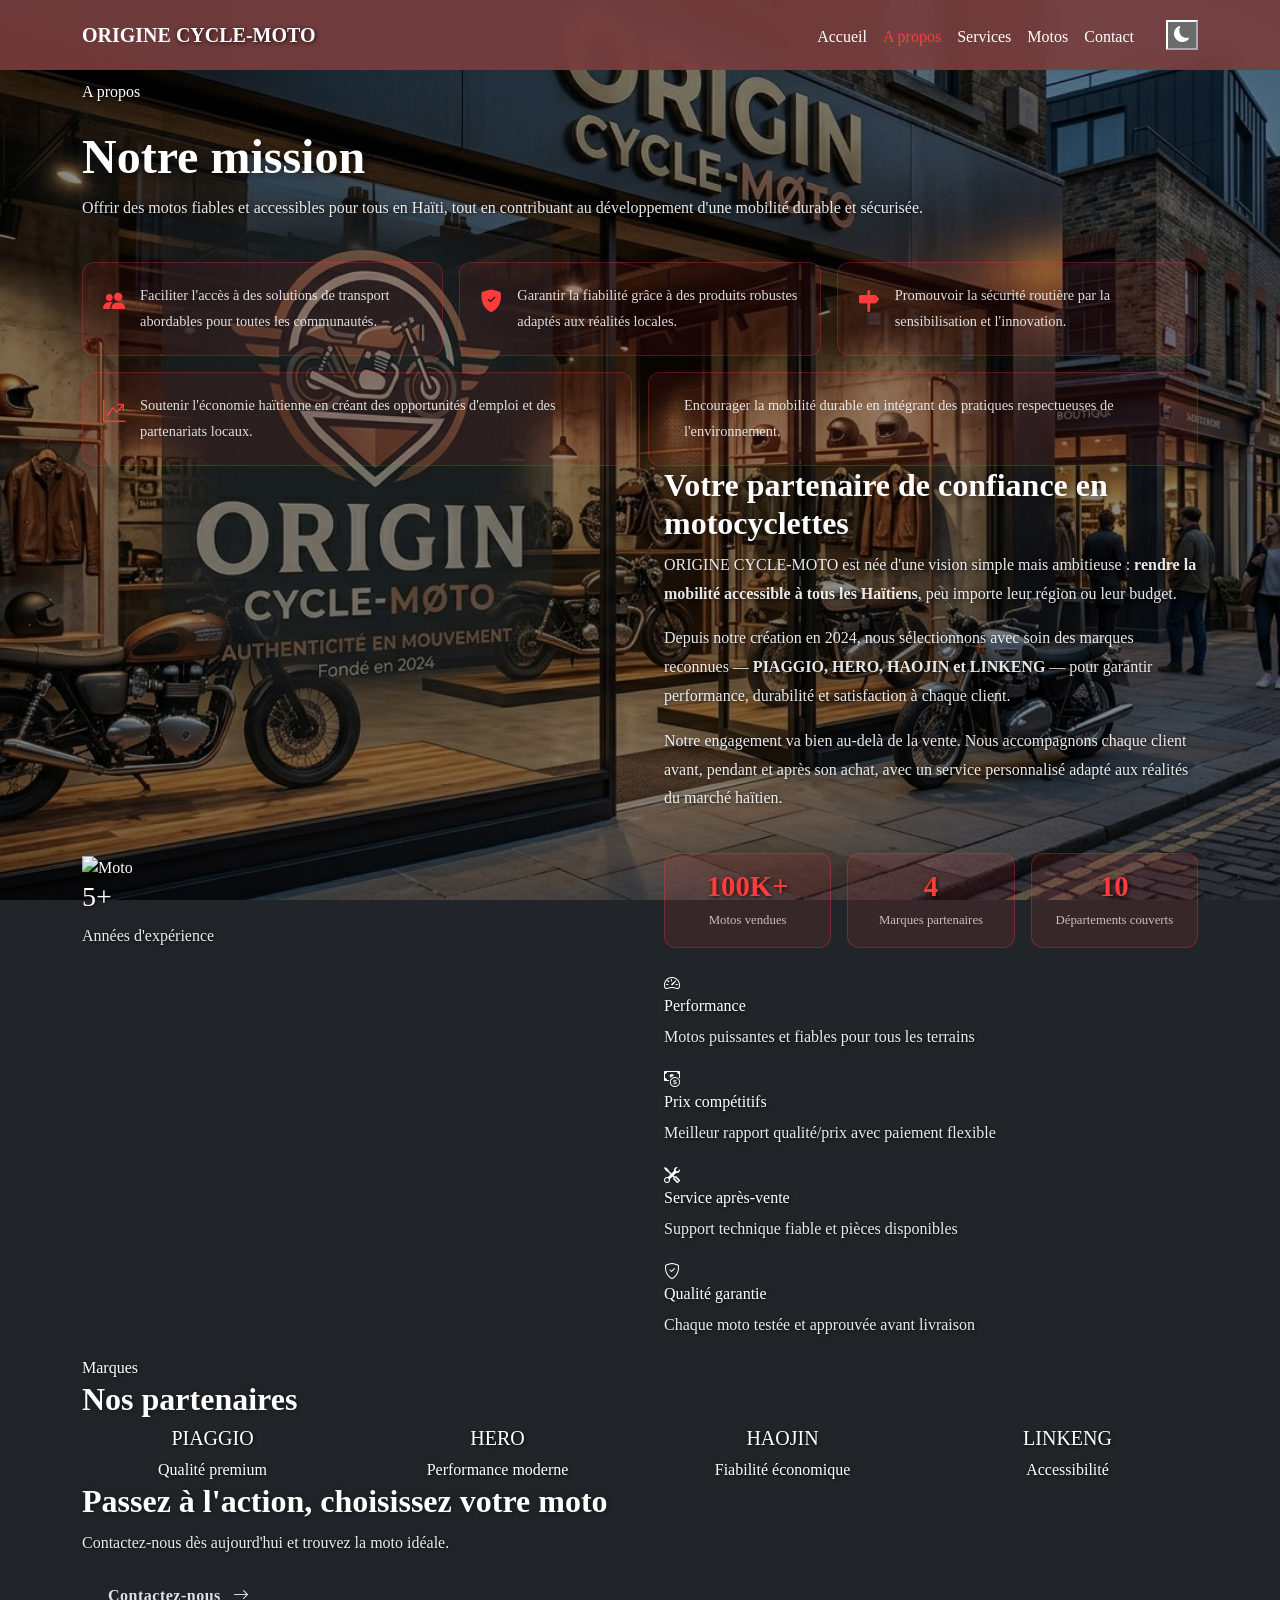
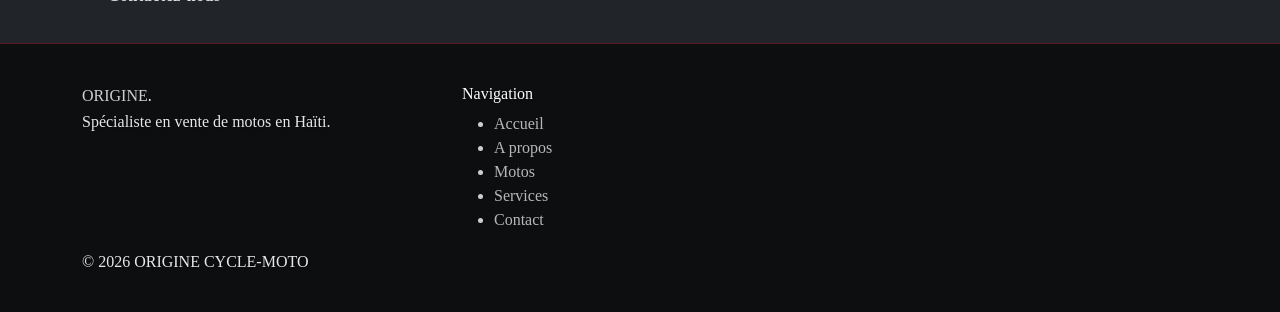
==== about.html @ fa600f1c "First commit" ====
<!DOCTYPE html>
<html lang="fr" data-bs-theme="dark">
<head>
    <meta charset="UTF-8">
    <meta name="viewport" content="width=device-width, initial-scale=1.0">
    <title>A propos | ORIGINE CYCLE-MOTO</title>

    <link href="https://cdn.jsdelivr.net/npm/bootstrap@5.3.2/dist/css/bootstrap.min.css" rel="stylesheet">
    <link href="https://cdn.jsdelivr.net/npm/bootstrap-icons@1.11.1/font/bootstrap-icons.css" rel="stylesheet">
    <link href="css/style.css" rel="stylesheet">
</head>

<body>

<!-- NAVBAR -->
<nav class="navbar navbar-expand-lg fixed-top scrolled">
    <div class="container">
        <a class="navbar-brand" href="index.html">ORIGINE <span>CYCLE-MOTO</span></a>

        <button class="navbar-toggler" data-bs-toggle="collapse" data-bs-target="#navbarNav">
            <span class="navbar-toggler-icon"></span>
        </button>

        <div class="collapse navbar-collapse" id="navbarNav">
            <ul class="navbar-nav ms-auto me-4">
                <li><a class="nav-link" href="index.html">Accueil</a></li>
                <li><a class="nav-link active" href="about.html">A propos</a></li>
                <li><a class="nav-link" href="services.html">Services</a></li>
                <li><a class="nav-link" href="projects.html">Motos</a></li>
                <li><a class="nav-link" href="contact.html">Contact</a></li>
            </ul>
            <button class="theme-toggle" id="themeToggle"><i class="bi bi-moon-fill" id="themeIcon"></i></button>
        </div>
    </div>
</nav>

<!-- HEADER -->
<section class="page-header">
    <div class="container">
        <span class="section-tag mb-4 d-block">A propos</span>
        <h1 class="page-title">Notre mission</h1>
        <p class="page-subtitle">
            Offrir des motos fiables et accessibles pour tous en Haïti, tout en contribuant 
            au développement d'une mobilité durable et sécurisée.
        </p>

        <!-- ENGAGEMENTS -->
        <div class="row g-3 mt-4">
            <div class="col-md-4">
                <div class="mission-engage">
                    <i class="bi bi-people-fill"></i>
                    <p>Faciliter l'accès à des solutions de transport abordables pour toutes les communautés.</p>
                </div>
            </div>
            <div class="col-md-4">
                <div class="mission-engage">
                    <i class="bi bi-shield-fill-check"></i>
                    <p>Garantir la fiabilité grâce à des produits robustes adaptés aux réalités locales.</p>
                </div>
            </div>
            <div class="col-md-4">
                <div class="mission-engage">
                    <i class="bi bi-signpost-fill"></i>
                    <p>Promouvoir la sécurité routière par la sensibilisation et l'innovation.</p>
                </div>
            </div>
            <div class="col-md-6">
                <div class="mission-engage">
                    <i class="bi bi-graph-up-arrow"></i>
                    <p>Soutenir l'économie haïtienne en créant des opportunités d'emploi et des partenariats locaux.</p>
                </div>
            </div>
            <div class="col-md-6">
                <div class="mission-engage">
                    <i class="bi bi-leaf-fill"></i>
                    <p>Encourager la mobilité durable en intégrant des pratiques respectueuses de l'environnement.</p>
                </div>
            </div>
        </div>
    </div>
</section>

<!-- ABOUT -->
<section class="about-page">
    <div class="container">
        <div class="row align-items-center g-5">

            <!-- IMAGE -->
            <div class="col-lg-6 reveal">
                <div class="about-image-wrapper">
                    <div class="about-image-main">
                        <img src="https://images.unsplash.com/photo-1558981806-ec527fa84c39?w=600&h=450&fit=crop" 
                        class="img-fluid" alt="Moto">
                    </div>
                    <div class="experience-badge">
                        <h3>5+</h3>
                        <p>Années d'expérience</p>
                    </div>
                </div>
            </div>

            <!-- TEXTE -->
            <div class="col-lg-6 reveal">
                <div class="about-content">
                    <h2>Votre partenaire de confiance en motocyclettes</h2>

                    <p>
                        ORIGINE CYCLE-MOTO est née d'une vision simple mais ambitieuse : 
                        <strong>rendre la mobilité accessible à tous les Haïtiens</strong>, 
                        peu importe leur région ou leur budget.
                    </p>

                    <p>
                        Depuis notre création en 2024, nous sélectionnons avec soin des marques 
                        reconnues — <strong>PIAGGIO, HERO, HAOJIN et LINKENG</strong> — 
                        pour garantir performance, durabilité et satisfaction à chaque client.
                    </p>

                    <p>
                        Notre engagement va bien au-delà de la vente. Nous accompagnons chaque client 
                        avant, pendant et après son achat, avec un service personnalisé adapté aux 
                        réalités du marché haïtien.
                    </p>

                    <!-- CHIFFRES CLÉS -->
                    <div class="row g-3 my-4">
                        <div class="col-4 text-center">
                            <div class="mission-stat">
                                <h3>100K+</h3>
                                <p>Motos vendues</p>
                            </div>
                        </div>
                        <div class="col-4 text-center">
                            <div class="mission-stat">
                                <h3>4</h3>
                                <p>Marques partenaires</p>
                            </div>
                        </div>
                        <div class="col-4 text-center">
                            <div class="mission-stat">
                                <h3>10</h3>
                                <p>Départements couverts</p>
                            </div>
                        </div>
                    </div>

                    <!-- FEATURES -->
                    <div class="about-features">

                        <div class="about-feature">
                            <div class="about-feature-icon"><i class="bi bi-speedometer2"></i></div>
                            <div>
                                <h6>Performance</h6>
                                <p>Motos puissantes et fiables pour tous les terrains</p>
                            </div>
                        </div>

                        <div class="about-feature">
                            <div class="about-feature-icon"><i class="bi bi-cash-coin"></i></div>
                            <div>
                                <h6>Prix compétitifs</h6>
                                <p>Meilleur rapport qualité/prix avec paiement flexible</p>
                            </div>
                        </div>

                        <div class="about-feature">
                            <div class="about-feature-icon"><i class="bi bi-tools"></i></div>
                            <div>
                                <h6>Service après-vente</h6>
                                <p>Support technique fiable et pièces disponibles</p>
                            </div>
                        </div>

                        <div class="about-feature">
                            <div class="about-feature-icon"><i class="bi bi-shield-check"></i></div>
                            <div>
                                <h6>Qualité garantie</h6>
                                <p>Chaque moto testée et approuvée avant livraison</p>
                            </div>
                        </div>

                    </div>

                </div>
            </div>

        </div>
    </div>
</section>

<!-- TEAM → DEVENU MARQUES -->
<section class="team-section">
    <div class="container">
        <div class="section-header reveal">
            <span class="section-tag">Marques</span>
            <h2 class="section-title">Nos partenaires</h2>
        </div>

        <div class="row g-4 text-center">

            <div class="col-lg-3 col-md-6">
                <div class="team-card">
                    <h5>PIAGGIO</h5>
                    <span>Qualité premium</span>
                </div>
            </div>

            <div class="col-lg-3 col-md-6">
                <div class="team-card">
                    <h5>HERO</h5>
                    <span>Performance moderne</span>
                </div>
            </div>

            <div class="col-lg-3 col-md-6">
                <div class="team-card">
                    <h5>HAOJIN</h5>
                    <span>Fiabilité économique</span>
                </div>
            </div>

            <div class="col-lg-3 col-md-6">
                <div class="team-card">
                    <h5>LINKENG</h5>
                    <span>Accessibilité</span>
                </div>
            </div>

        </div>
    </div>
</section>

<!-- CTA -->
<section class="cta-section">
    <div class="container">
        <div class="cta-content reveal mb-4">
            <h2>Passez à l'action, choisissez votre moto</h2>
            <p>Contactez-nous dès aujourd'hui et trouvez la moto idéale.</p>
            <a href="contact.html" class="btn btn-primary-custom">
                Contactez-nous <i class="bi bi-arrow-right ms-2"></i>
            </a>
        </div>
    </div>
</section>

<!-- FOOTER -->
<footer>
    <div class="container">
        <div class="row g-4">

            <div class="col-lg-4">
                <div class="footer-brand">ORIGINE<span>.</span></div>
                <p class="footer-text">Spécialiste en vente de motos en Haïti.</p>
            </div>

            <div class="col-lg-2">
                <h6 class="footer-title">Navigation</h6>
                <ul class="footer-links">
                    <li><a href="index.html">Accueil</a></li>
                    <li><a href="about.html">A propos</a></li>
                    <li><a href="projects.html">Motos</a></li>
                    <li><a href="services.html">Services</a></li>
                    <li><a href="contact.html">Contact</a></li>
                </ul>
            </div>

        </div>

        <div class="footer-bottom">
            <p>© 2026 ORIGINE CYCLE-MOTO</p>
        </div>
    </div>
</footer>

<script src="https://cdn.jsdelivr.net/npm/bootstrap@5.3.2/dist/js/bootstrap.bundle.min.js"></script>
<script src="js/main.js"></script>

</body>
</html>
---- css/style.css ----
body {
    font-family: 'Segoe UI';
    padding-top: 80px;
    min-height: 100vh;

    background-image: url('../img/Background_acceuil.jpg');
    background-size: cover;
    background-position: center;
    background-attachment: fixed;
    color: #ffffff;
}

/* OVERLAY */
body::before {
    content: "";
    position: fixed;
    top: 0;
    left: 0;
    width: 100%;
    height: 100%;
    background: rgba(0, 0, 0, 0.45);
    z-index: 0;
    pointer-events: none;
}

/* CONTENU AU DESSUS DE L'OVERLAY */
body > * {
    position: relative;
    z-index: 1;
}

/* TEXTE VISIBLE */
h1, h2, h3, h4, h5, h6, p, label, span {
    color: #ffffff !important;
    text-shadow: 1px 1px 4px rgba(0, 0, 0, 0.8);
}

/* NAVBAR */
.navbar {
    background: rgba(123, 63, 63, 0.9);
    backdrop-filter: blur(10px);
    padding: 15px 0;
    z-index: 999;
}

/* LOGO */
.navbar-brand {
    color: #ffffff !important;
    font-weight: bold;
}

.navbar-brand span {
    color: #ff3c3c;
}

/* NAV LINKS */
.navbar .nav-link {
    color: #ffffff !important;
    font-weight: 500;
    position: relative;
    padding-bottom: 5px;
    transition: 0.3s;
}

/* LIGNE ANIMÉE */
.navbar .nav-link::after {
    content: "";
    position: absolute;
    left: 0;
    bottom: 0;
    width: 0;
    height: 2px;
    background: #ff3c3c;
    transition: width 0.3s ease;
}

/* HOVER NAV */
.navbar .nav-link:hover {
    color: #ff3c3c !important;
}

.navbar .nav-link:hover::after {
    width: 100%;
}

/* LIEN ACTIF */
.navbar .nav-link.active {
    color: #ff3c3c !important;
}

/* HERO */
.hero-img {
    width: 100%;
    height: 400px;
    object-fit: cover;
}

/* TYPOGRAPHIE */
h1 {
    font-size: 3rem;
    font-weight: 800;
    line-height: 1.2;
    text-shadow: 2px 2px 8px rgba(0,0,0,0.6);
}

h2 {
    font-weight: 700;
    text-shadow: 1px 1px 6px rgba(0,0,0,0.5);
}

p {
    line-height: 1.8;
    color: rgba(255, 255, 255, 0.9) !important;
}

.text-highlight {
    color: #ff3c3c !important;
}

/* BOUTONS */
.btn {
    border-radius: 25px;
    padding: 10px 25px;
    font-weight: 600;
    letter-spacing: 0.5px;
    transition: all 0.3s ease;
}

.btn-primary {
    background: #ff3c3c;
    border: none;
    color: white;
}

.btn-primary:hover {
    background: #cc0000;
    transform: translateY(-2px);
    box-shadow: 0 8px 20px rgba(255, 60, 60, 0.4);
}

.btn-outline-light {
    border: 2px solid white;
    color: white;
}

.btn-outline-light:hover {
    background: white;
    color: #ff3c3c;
    transform: translateY(-2px);
}

/* CAROUSEL IMAGE */
.carousel-img {
    height: 550px;
    width: 100%;
    object-fit: contain;
    border-radius: 15px;
    box-shadow: 0 20px 40px rgba(0,0,0,0.5);
    transition: 0.5s;
    display: block;
}

/* WRAPPER POUR L'EFFET SHINE */
.carousel-img-wrapper {
    position: relative;
    overflow: hidden;
    border-radius: 15px;
}

/* L'EFFET DE BRILLANCE */
.carousel-img-wrapper::after {
    content: "";
    position: absolute;
    top: -50%;
    left: -75%;
    width: 50%;
    height: 200%;
    background: rgba(255, 255, 255, 0.25);
    transform: skewX(-20deg);
    transition: 0.7s ease;
    opacity: 0;
}

/* ACTIVATION AU HOVER */
.carousel-img-wrapper:hover::after {
    left: 130%;
    opacity: 1;
}

.carousel-img:hover {
    transform: perspective(1000px) rotateY(0deg) rotateX(0deg) scale(1.05);
}

/* CAROUSEL BOX */
.brand-carousel-box {
    background: rgba(255, 255, 255, 0.06);
    border: 1px solid rgba(255, 255, 255, 0.12);
    border-radius: 20px;
    padding: 40px;
    backdrop-filter: blur(15px);
    box-shadow: 0 10px 40px rgba(0,0,0,0.4);
}

.carousel-control-prev-icon,
.carousel-control-next-icon {
    background-color: #ff3c3c;
    border-radius: 50%;
    padding: 20px;
}

/* CARTES */
.card {
    background: rgba(255, 255, 255, 0.08) !important;
    backdrop-filter: blur(15px);
    border: 1px solid rgba(255, 255, 255, 0.15) !important;
    border-radius: 16px !important;
    box-shadow: 0 8px 32px rgba(0, 0, 0, 0.3);
    transition: all 0.4s ease;
}

.card:hover {
    transform: translateY(-8px);
    box-shadow: 0 16px 40px rgba(255, 60, 60, 0.2);
    border-color: rgba(255, 60, 60, 0.4) !important;
}

.card-title {
    color: #ffffff !important;
    font-weight: 700;
}

.card-text {
    color: rgba(255, 255, 255, 0.85) !important;
}

/* IMAGES CARTES */
.card img {
    height: 220px;
    object-fit: cover;
    border-radius: 8px;
}

/* TEXTE PRIX */
.price {
    color: #ff3c3c;
    font-weight: bold;
}

/* FOOTER */
footer {
    background: rgba(0, 0, 0, 0.6) !important;
    backdrop-filter: blur(10px);
    border-top: 1px solid rgba(255, 60, 60, 0.3);
    color: rgba(255, 255, 255, 0.8) !important;
    padding: 40px 0 20px;
}

footer a {
    color: rgba(255, 255, 255, 0.7) !important;
    text-decoration: none;
    transition: color 0.3s;
}

footer a:hover {
    color: #ff3c3c !important;
}
/* ENGAGEMENTS MISSION */
.mission-engage {
    background: rgba(255, 60, 60, 0.08);
    border: 1px solid rgba(255, 60, 60, 0.25);
    border-radius: 12px;
    padding: 20px;
    display: flex;
    align-items: flex-start;
    gap: 15px;
    transition: all 0.3s ease;
    height: 100%;
}

.mission-engage:hover {
    background: rgba(255, 60, 60, 0.15);
    transform: translateY(-3px);
}

.mission-engage i {
    color: #ff3c3c;
    font-size: 1.4rem;
    flex-shrink: 0;
    margin-top: 2px;
}

.mission-engage p {
    margin: 0;
    font-size: 0.9rem;
    color: rgba(255,255,255,0.85) !important;
    text-shadow: none !important;
}

/* CHIFFRES CLÉS */
.mission-stat {
    background: rgba(255, 60, 60, 0.1);
    border: 1px solid rgba(255, 60, 60, 0.3);
    border-radius: 12px;
    padding: 15px 10px;
    transition: all 0.3s ease;
}

.mission-stat:hover {
    background: rgba(255, 60, 60, 0.2);
    transform: translateY(-3px);
}

.mission-stat h3 {
    color: #ff3c3c !important;
    font-size: 1.8rem;
    font-weight: 800;
    margin-bottom: 5px;
}

.mission-stat p {
    font-size: 0.8rem;
    color: rgba(255,255,255,0.7) !important;
    margin: 0;
    text-shadow: none !important;
}
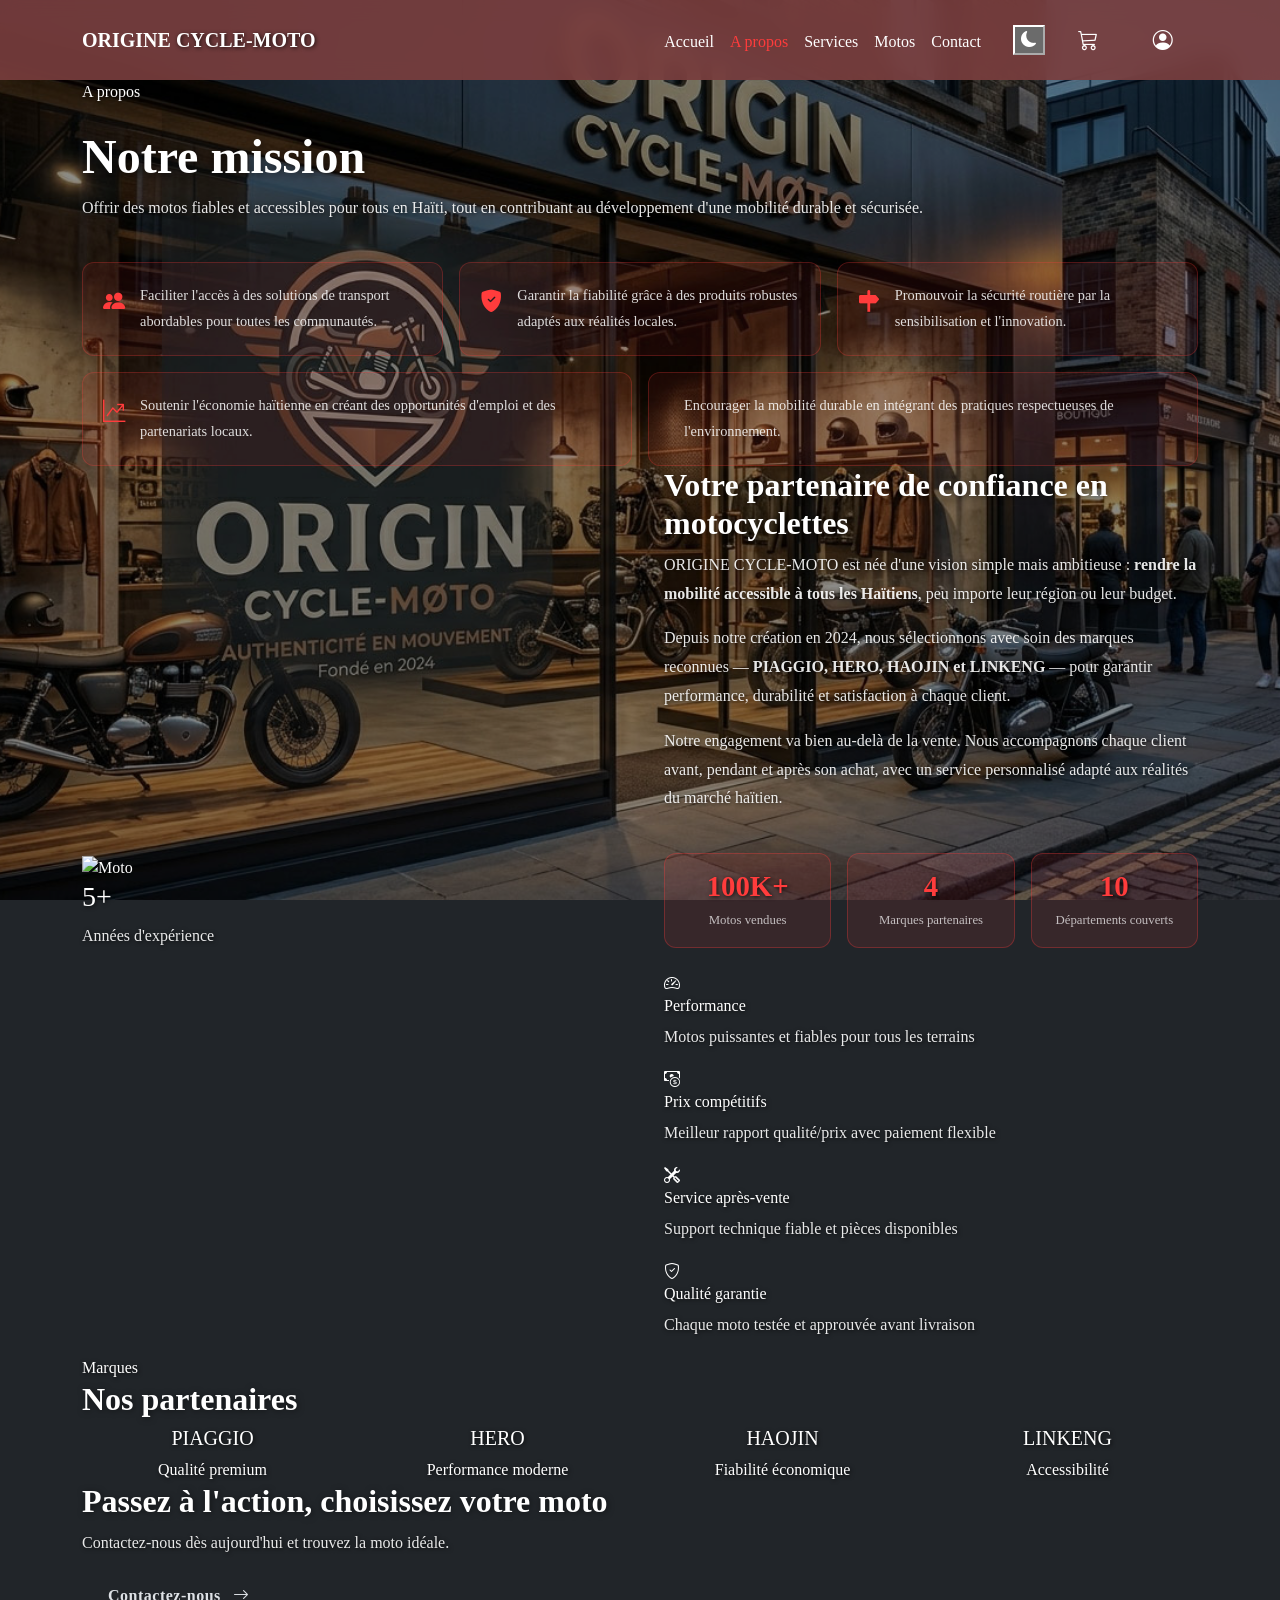
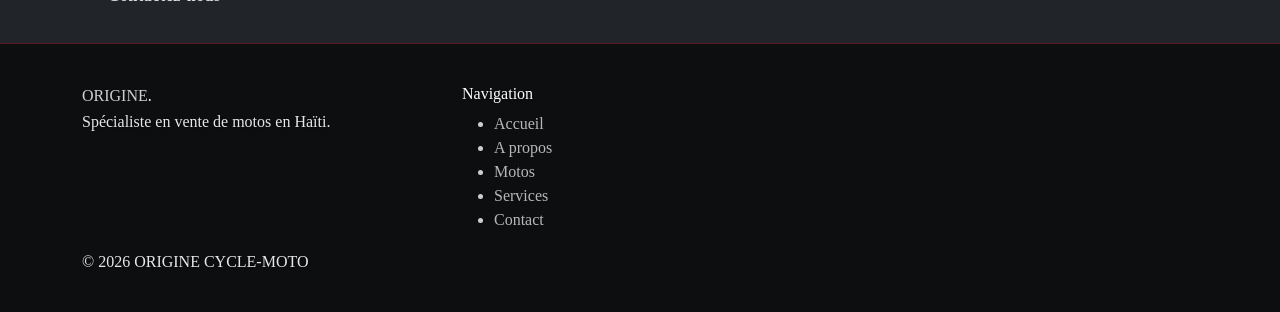
==== commit a8d03f2d: "feat: transformation en site de vente dynamique - Panier interactif (ajout, suppression, quantité, t" ====
--- a/about.html
+++ b/about.html
@@ -30,6 +30,13 @@
                 <li><a class="nav-link" href="contact.html">Contact</a></li>
             </ul>
             <button class="theme-toggle" id="themeToggle"><i class="bi bi-moon-fill" id="themeIcon"></i></button>
+            <a href="pages/panier.html" class="btn position-relative text-white ms-2" style="background:none;border:none;" title="Panier">
+                <i class="bi bi-cart3 fs-5"></i>
+                <span id="cart-count" class="position-absolute top-0 start-100 translate-middle badge rounded-pill bg-danger" style="font-size:0.65rem;display:none;">0</span>
+            </a>
+            <a href="pages/login.html" class="btn text-white ms-1" style="background:none;border:none;" id="nav-user" title="Connexion">
+                <i class="bi bi-person-circle fs-5"></i>
+            </a>
         </div>
     </div>
 </nav>
@@ -273,6 +280,9 @@
 </footer>
 
 <script src="https://cdn.jsdelivr.net/npm/bootstrap@5.3.2/dist/js/bootstrap.bundle.min.js"></script>
+<script src="js/config.js"></script>
+<script src="js/panier.js"></script>
+<script src="js/auth.js"></script>
 <script src="js/main.js"></script>
 
 </body>
